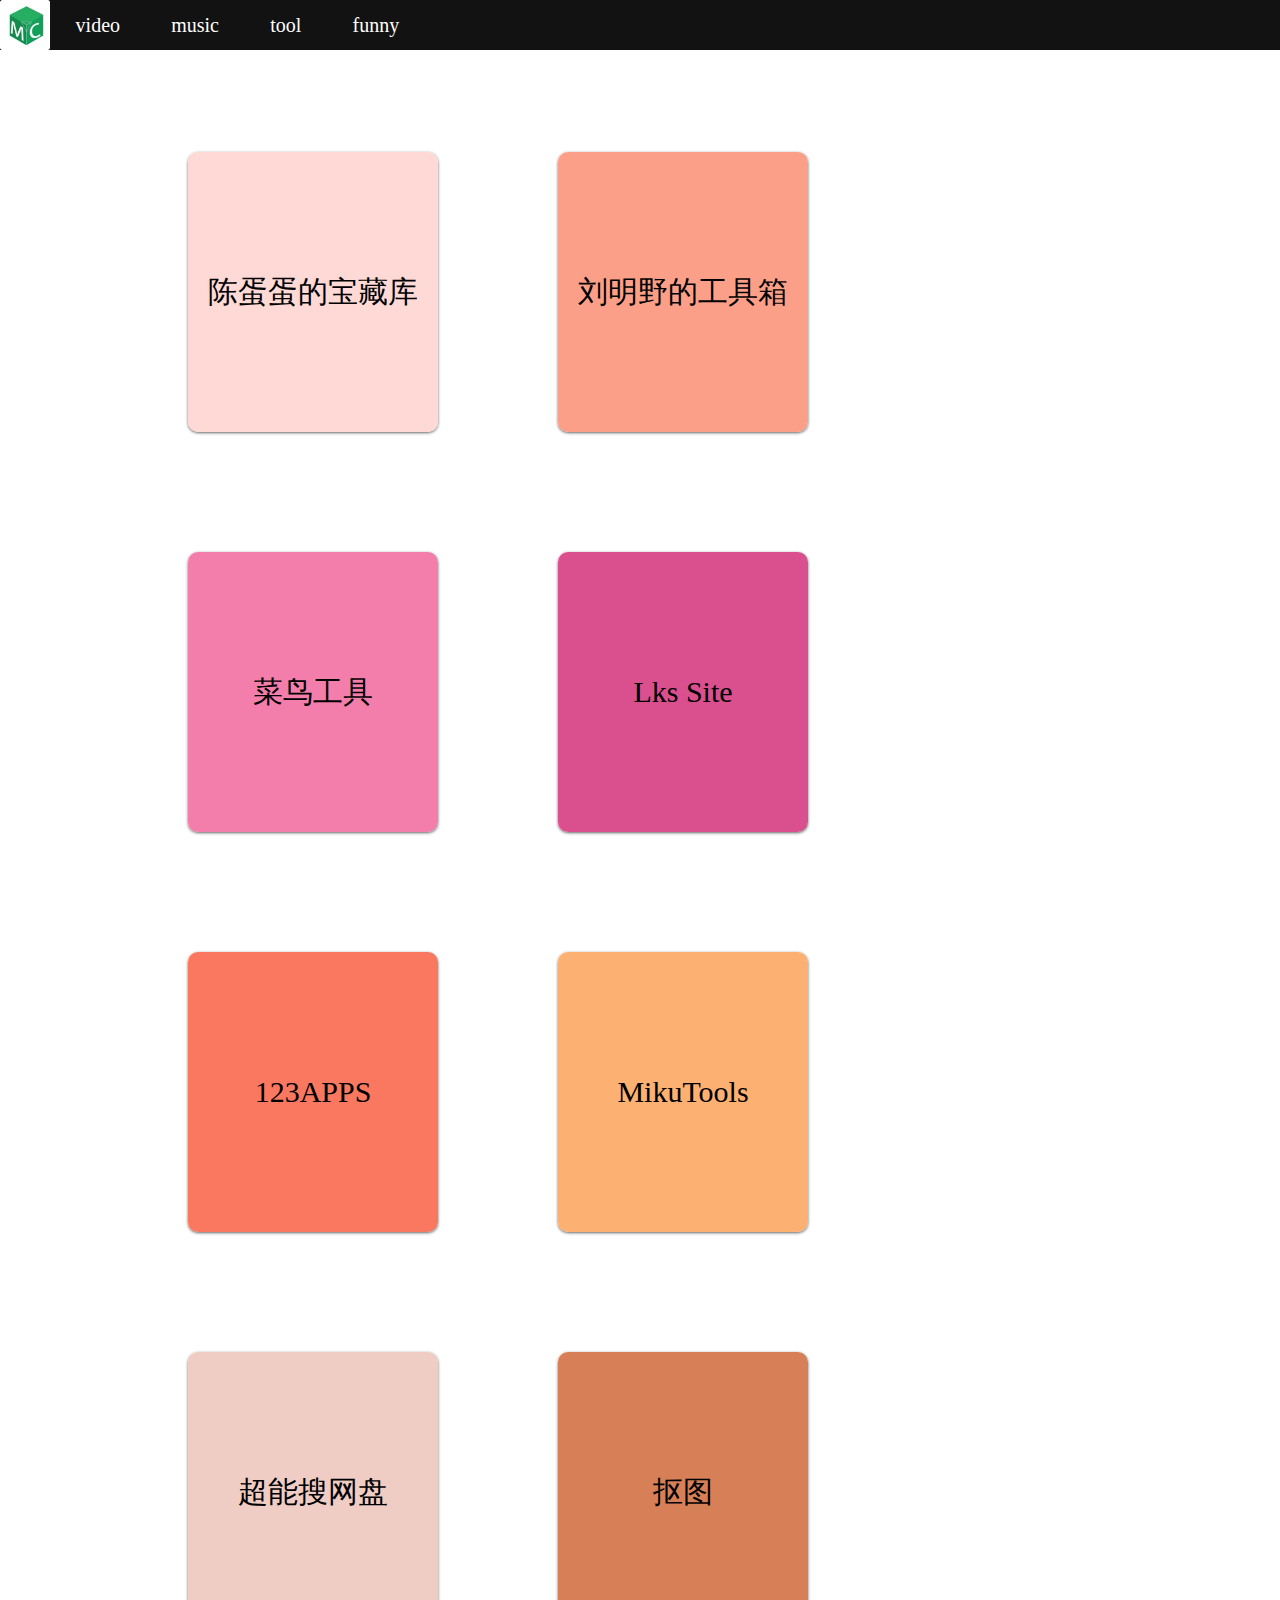
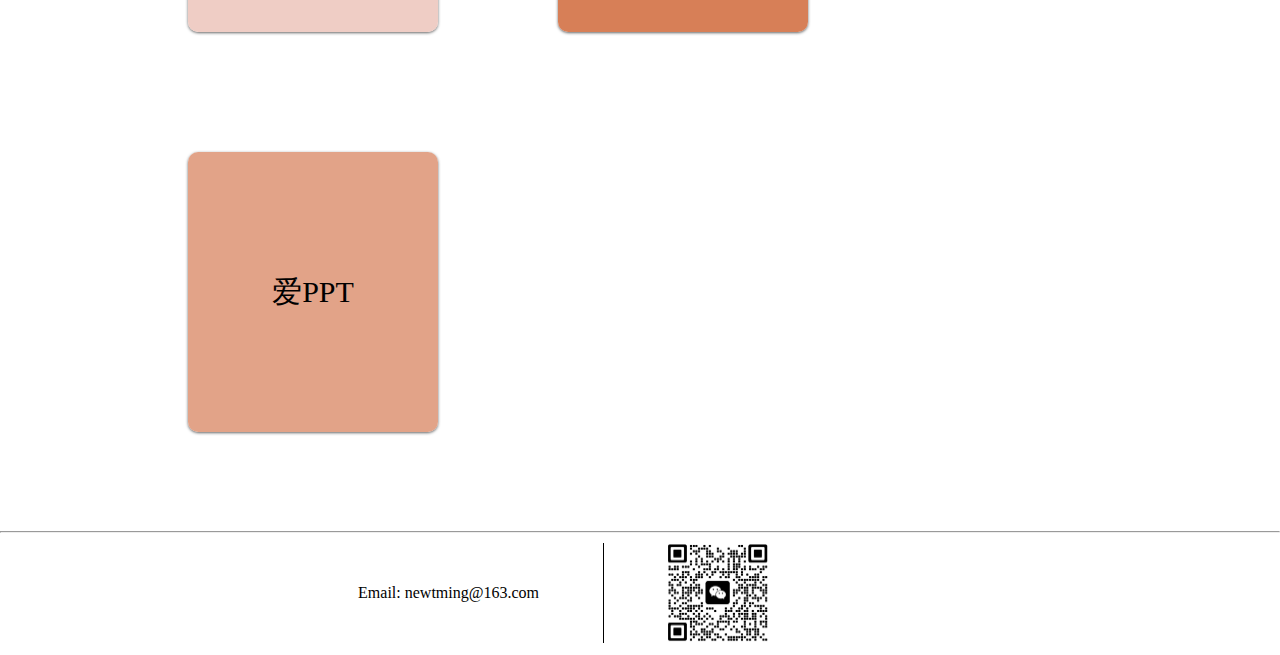
==== index03.html @ 7a7ff543 "init commit" ====
<!DOCTYPE html>
<html lang="en">
<head>
    <meta charset="UTF-8">
    <meta http-equiv="X-UA-Compatible" content="IE=edge">
    <meta name="viewport" content="width=device-width, initial-scale=1.0">
    <title>Ming工具</title>
    <link rel="stylesheet" href="css/style.css">
</head>
<body>
    <div class="main">
        <iframe src="nav.html" name="nav_list" frameborder="0" width="100%" height="50"></iframe>
        <div class="container">
            <ul class="content">
                <li class="list">
                    <div class="list01"> 
                        <a href="http://chendandan.ysepan.com/" target="_blank">
                            陈蛋蛋的宝藏库
                        </a>
                    </div>
                </li>
                <li class="list">
                    <div class="list02"> 
                        <a href="https://tool.liumingye.cn/" target="_blank">
                            刘明野的工具箱
                        </a>
                    </div>
                </li>
                <li class="list">
                    <div class="list03"> 
                        <a href="https://c.runoob.com/" target="_blank">
                            菜鸟工具
                        </a>
                    </div>
                </li>
                <li class="list">
                    <div class="list04"> 
                        <a href="https://lkssite.vip/" target="_blank">
                            Lks Site
                        </a>
                    </div>
                </li>
                <li class="list">
                    <div class="list05"> 
                        <a href="https://123apps.com/cn/" target="_blank">
                            123APPS
                        </a>
                    </div>
                </li>
                <li class="list">
                    <div class="list06"> 
                        <a href="https://tools.miku.ac/" target="_blank">
                            MikuTools
                        </a>
                    </div>
                </li>
                <li class="list">
                    <div class="list07"> 
                        <a href="https://www.chaonengsou.com/" target="_blank">
                            超能搜网盘
                        </a>
                    </div>
                </li>
                <li class="list">
                    <div class="list08"> 
                        <a href="https://www.yijiankoutu.com/" target="_blank">
                            抠图
                        </a>
                    </div>
                </li>
                <li class="list">
                    <div class="list09"> 
                        <a href="https://www.2ppt.com/" target="_blank">
                            爱PPT
                        </a>
                    </div>
                </li>
            </ul>
        </div>
        <iframe src="footer.html" name="footer_frame" frameborder="0" width="100%" height="120"></iframe>
    </div>
</body>
</html>
---- css/style.css ----
*{
    margin: 0;
    padding: 0;
    text-decoration: none;
    list-style: none;
}
.main{
    width: 100%;
    margin: auto;
}
.nav,.container,.content,.footer{
    float: left;
    box-sizing: border-box;
}
.nav{
    background: rgb(18, 18, 18);
    /* height: 50px; */
    width: 100%;
    box-sizing: border-box;
}
.nav img{
    float: left;
    width: 50px;
}
.navlinks a{
    float: left;
    line-height: 50px;
    font-size: 20px;
    padding: 0 2%;
    color: rgb(255, 255, 255);
}
.navlinks a:hover{
    background: white;
    color: black;
    transition: 0.5s;
    font-size: 30px;
    text-shadow: 2px 2px 1px #888383;
    border-radius: 10px;
}
.container{
    width: 80%;
    margin: 3% 10%;
}
.list{
    float: left;
    width: 250px;
    height: 280px;
    margin: 60px 60px;
    border-radius: 10px;  
    text-align: center;
    line-height: 280px;
    overflow:hidden;
    box-shadow: 0 1px 3px #666;
}
.list:hover{
    box-shadow: 0px 0px 8px 3px rgb(158, 157, 157);
    transition: 0.75s;
}
.list a{
    color: #000000;
    font-size: 30px;
}
.list a:hover{
    color: #ff0000;
    font-size: 40px;
    transition: 0.5s;
}
.list01{
    background: #ffd9d5;
}
.list02{
    background: #fc9f88;
}
.list03{
    background: #f47eab;
}
.list04{
    background: #da4f8e;
}
.list05{
    background: #f9785f;
}
.list06{
    background: #fcb071;
}
.list07{
    background: #efcdc5;
}
.list08{
    background: #d77f57;
}
.list09{
    background: #e2a388;
}
.list10{
    background: #86c7cc;
}
.list11{
    background: #41a8a8;
}
.list12{
    background: #dae6e7;
}
.footer{
    width: 100%;
}
.footer img{
    margin-top: 10px;
    margin-right: 40%;
    float: right;
    width: 100px;
    height: 100px;
}
.line01 hr{
    float: right;
    margin-top: 10px;
    margin-right: 5%;
    border: none;
    border-right: 1px solid black;
    height: 100px;
}
.text01{
    float: right;
    margin-top: 10px;
    margin-right: 5%;
    line-height: 100px;
}
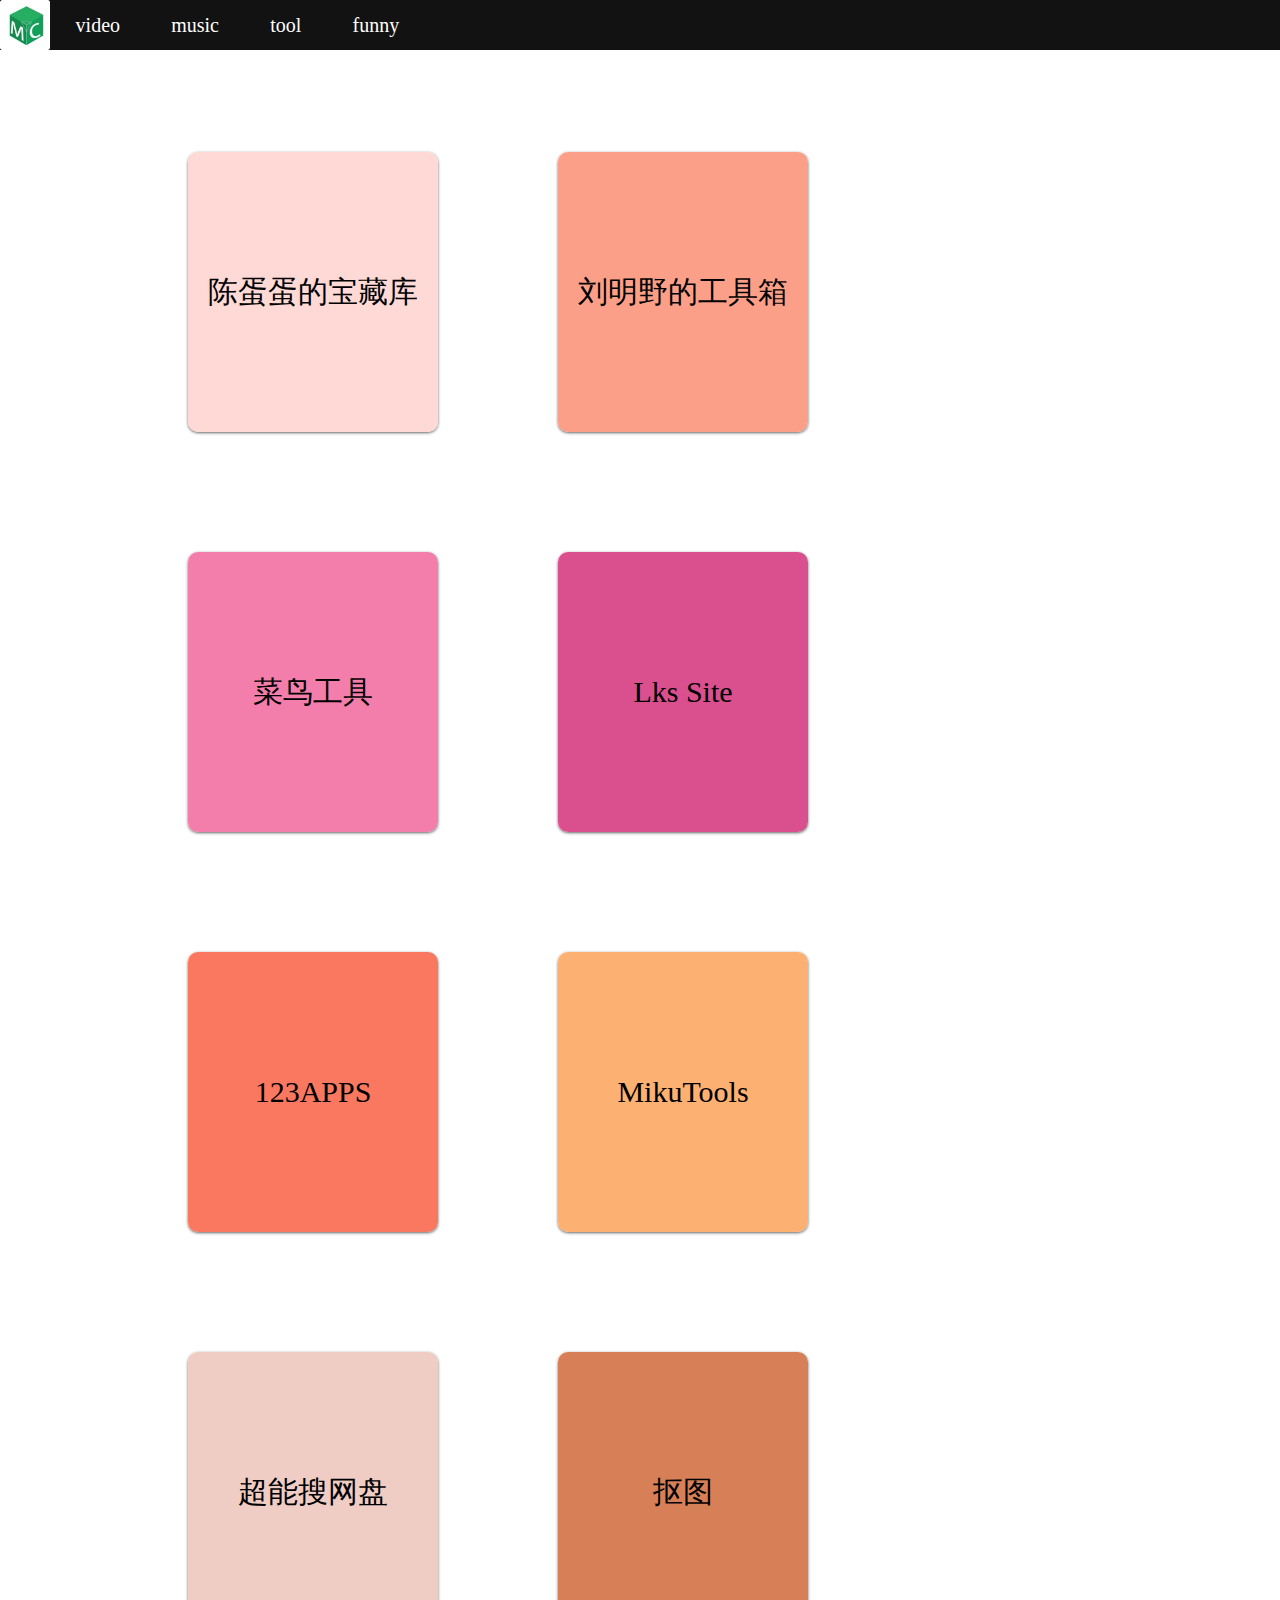
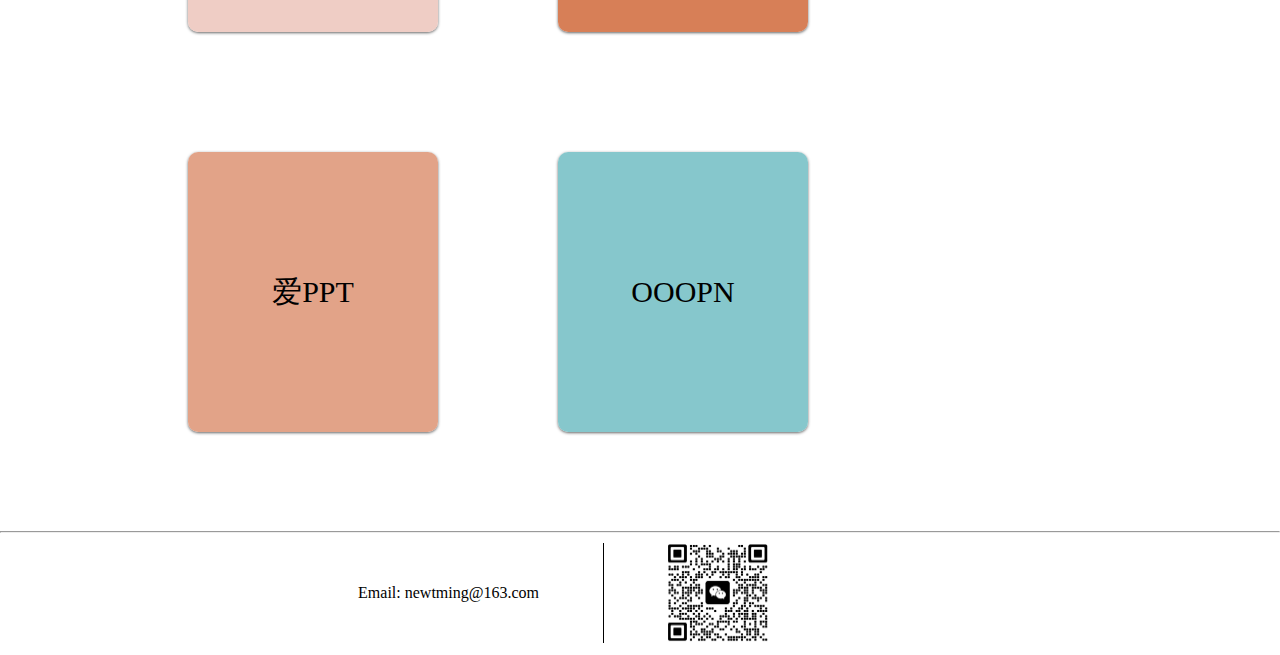
==== commit fbf40ccb: "add ooopn tool" ====
--- a/index03.html
+++ b/index03.html
@@ -75,6 +75,13 @@
                         </a>
                     </div>
                 </li>
+                <li class="list">
+                    <div class="list10"> 
+                        <a href="https://www.ooopn.com/" target="_blank">
+                            OOOPN
+                        </a>
+                    </div>
+                </li>
             </ul>
         </div>
         <iframe src="footer.html" name="footer_frame" frameborder="0" width="100%" height="120"></iframe>
